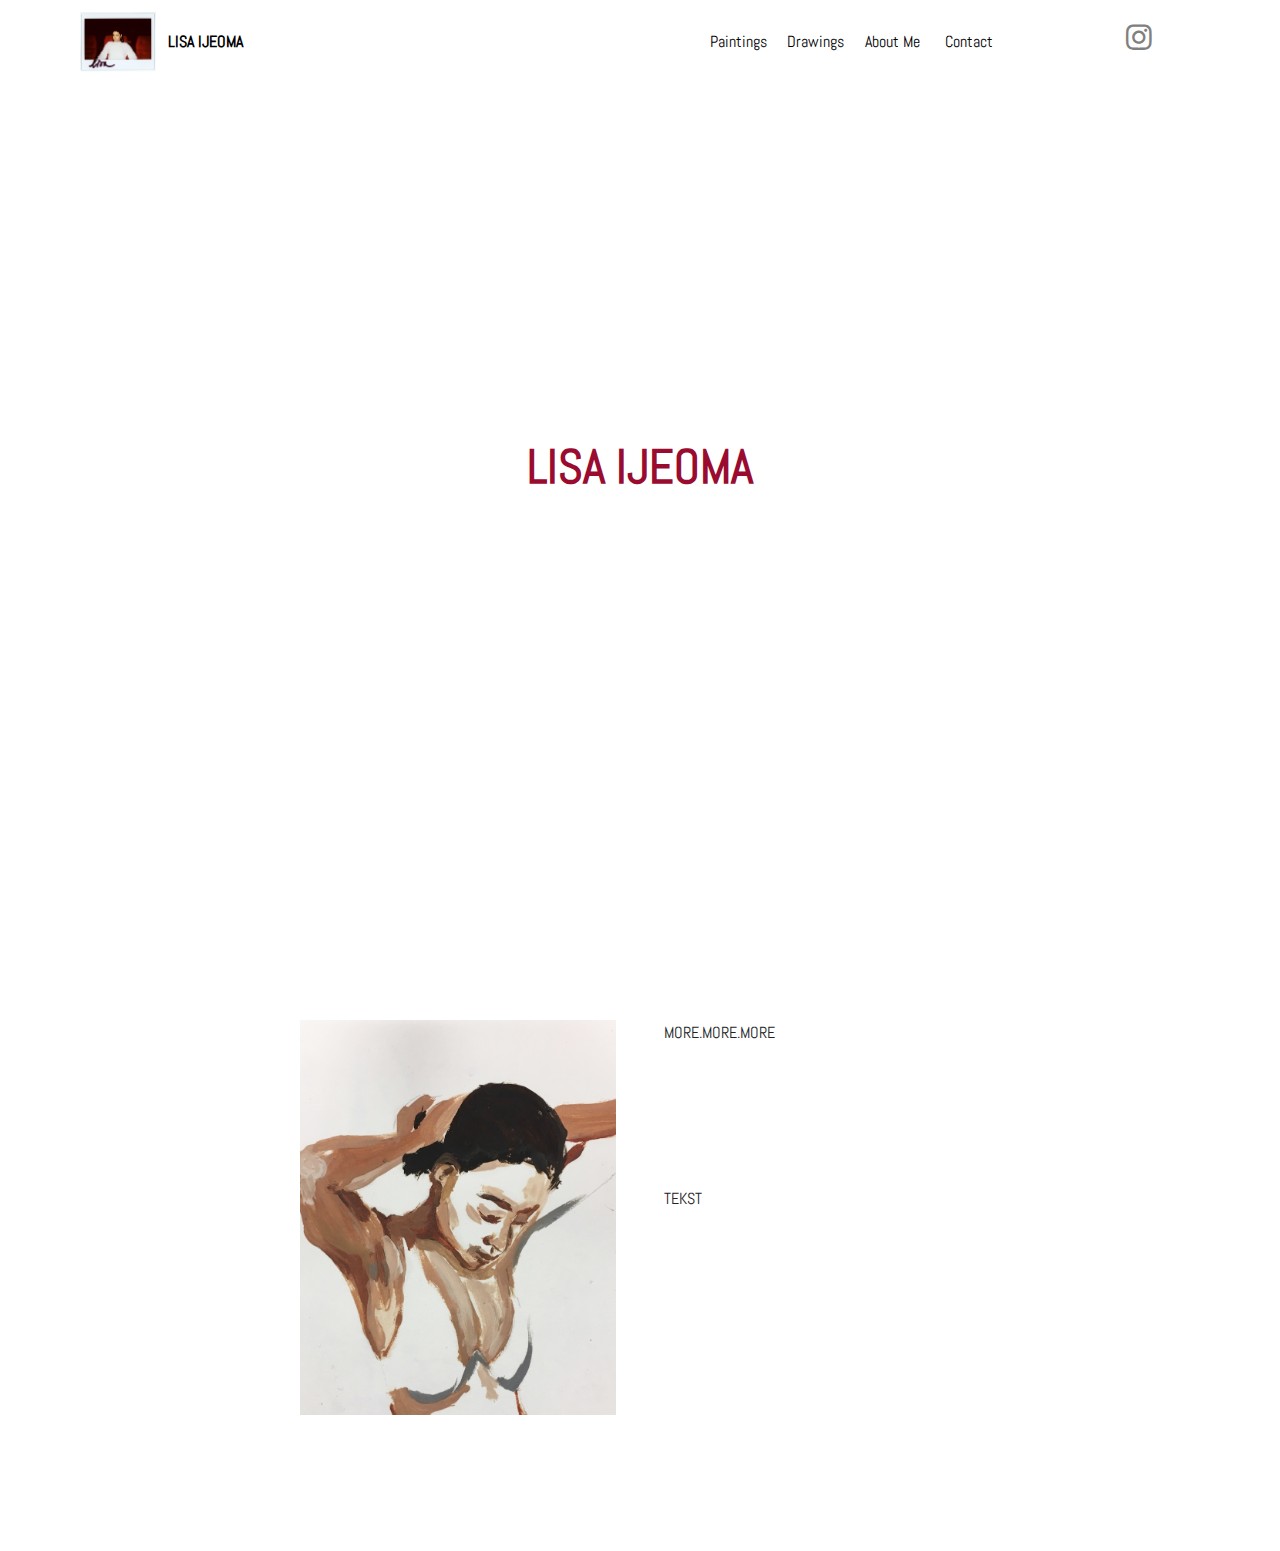
==== index.html @ a6fccbc2 "create github pages" ====
<!DOCTYPE html>
<html >
<head>
  <!-- Site made with Mobirise Website Builder v4.6.5, https://mobirise.com -->
  <meta charset="UTF-8">
  <meta http-equiv="X-UA-Compatible" content="IE=edge">
  <meta name="generator" content="Mobirise v4.6.5, mobirise.com">
  <meta name="viewport" content="width=device-width, initial-scale=1, minimum-scale=1">
  <link rel="shortcut icon" href="assets/images/img-586-1244x1000.jpg" type="image/x-icon">
  <meta name="description" content="">
  <title>Home</title>
  <link rel="stylesheet" href="assets/web/assets/mobirise-icons/mobirise-icons.css">
  <link rel="stylesheet" href="assets/tether/tether.min.css">
  <link rel="stylesheet" href="assets/bootstrap/css/bootstrap.min.css">
  <link rel="stylesheet" href="assets/bootstrap/css/bootstrap-grid.min.css">
  <link rel="stylesheet" href="assets/bootstrap/css/bootstrap-reboot.min.css">
  <link rel="stylesheet" href="assets/dropdown/css/style.css">
  <link rel="stylesheet" href="assets/socicon/css/styles.css">
  <link rel="stylesheet" href="assets/theme/css/style.css">
  <link rel="stylesheet" href="assets/mobirise/css/mbr-additional.css" type="text/css">
  
  
  
</head>
<body>
  <section class="menu cid-qKdbff7tVi" once="menu" id="menu2-0">

    

    <nav class="navbar navbar-expand beta-menu navbar-dropdown align-items-center navbar-fixed-top navbar-toggleable-sm">
        <button class="navbar-toggler navbar-toggler-right" type="button" data-toggle="collapse" data-target="#navbarSupportedContent" aria-controls="navbarSupportedContent" aria-expanded="false" aria-label="Toggle navigation">
            <div class="hamburger">
                <span></span>
                <span></span>
                <span></span>
                <span></span>
            </div>
        </button>
        <div class="menu-logo">
            <div class="navbar-brand">
                <span class="navbar-logo">
                    <a href="https://mobirise.com">
                        <img src="assets/images/img-586-1244x1000.jpg" alt="Mobirise" title="" style="height: 3.8rem;">
                    </a>
                </span>
                <span class="navbar-caption-wrap"><a class="navbar-caption text-black display-5" href="https://mobirise.com">
                        LISA IJEOMA</a></span>
            </div>
        </div>
        <div class="collapse navbar-collapse" id="navbarSupportedContent">
            <ul class="navbar-nav nav-dropdown" data-app-modern-menu="true"><li class="nav-item dropdown">
                    <a class="nav-link link text-black display-5" href="page3.html">
                        Paintings</a>
                </li><li class="nav-item"><a class="nav-link link text-black display-5" href="page4.html">
                        Drawings</a></li>
                <li class="nav-item">
                    <a class="nav-link link text-black display-5" href="page1.html">
                        About Me&nbsp;</a>
                </li><li class="nav-item"><a class="nav-link link text-black display-5" href="page2.html">
                        Contact &nbsp; &nbsp; &nbsp; &nbsp; &nbsp; &nbsp; &nbsp; &nbsp; &nbsp; &nbsp;&nbsp;</a></li></ul>
            <div class="navbar-buttons mbr-section-btn"><a class="btn btn-sm btn-white display-5" href="https://www.instagram.com/lisaijeoma/"><span class="socicon socicon-instagram mbr-iconfont mbr-iconfont-btn"></span>
                    </a></div>
        </div>
    </nav>
</section>

<section class="engine"><a href="https://mobirise.ws">Mobirise</a></section><section class="cid-qKdcaaeFCJ mbr-fullscreen" id="header2-1">

    

    

    <div class="container align-center">
        <div class="row justify-content-md-center">
            <div class="mbr-white col-md-10">
                <h1 class="mbr-section-title mbr-bold pb-3 mbr-fonts-style display-2"><br>LISA IJEOMA</h1>
                
                
                
            </div>
        </div>
    </div>
    
</section>

<section class="mbr-section article content3 cid-qKdhd1IflV" id="content3-8">
      
     

    <div class="container">
        <div class="media-container-row">
            <div class="row col-12 col-md-8">
                <div class="col-12 col-md-6 pr-lg-4 mbr-text mbr-fonts-style display-7"><p><img src="[data-uri]" style="width: 100%;"><br></p></div>
                <div class="col-12 col-md-6 pl-lg-4 mbr-text mbr-fonts-style display-5"><p><span style="font-size: 1rem;">MORE.MORE.MORE</span><br></p><p><br></p><p><br></p><p><br></p><p>TEKST</p><p><br></p><p><br></p></div>
            </div>
        </div>
    </div>
</section>


  <script src="assets/web/assets/jquery/jquery.min.js"></script>
  <script src="assets/popper/popper.min.js"></script>
  <script src="assets/tether/tether.min.js"></script>
  <script src="assets/bootstrap/js/bootstrap.min.js"></script>
  <script src="assets/smoothscroll/smooth-scroll.js"></script>
  <script src="assets/dropdown/js/script.min.js"></script>
  <script src="assets/touchswipe/jquery.touch-swipe.min.js"></script>
  <script src="assets/theme/js/script.js"></script>
  
  
</body>
</html>
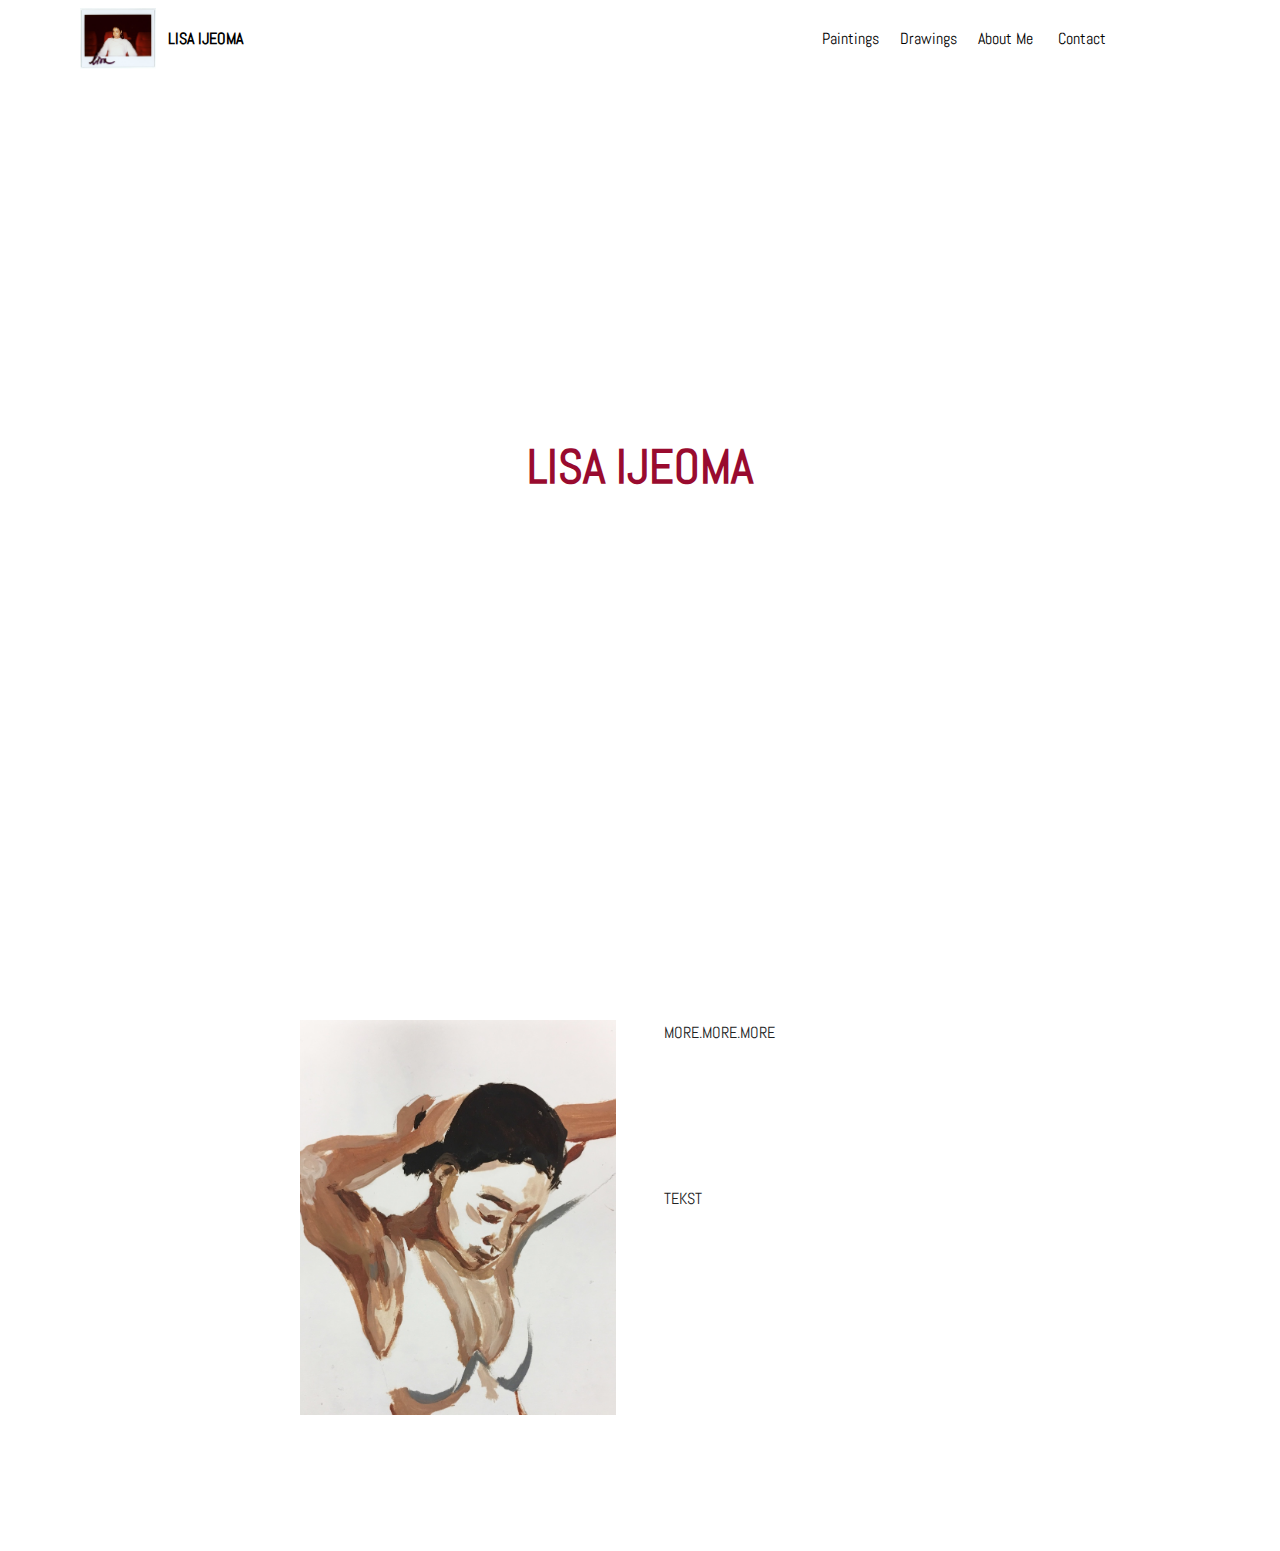
==== commit 8d172c06: "create github pages" ====
--- a/index.html
+++ b/index.html
@@ -15,7 +15,6 @@
   <link rel="stylesheet" href="assets/bootstrap/css/bootstrap-grid.min.css">
   <link rel="stylesheet" href="assets/bootstrap/css/bootstrap-reboot.min.css">
   <link rel="stylesheet" href="assets/dropdown/css/style.css">
-  <link rel="stylesheet" href="assets/socicon/css/styles.css">
   <link rel="stylesheet" href="assets/theme/css/style.css">
   <link rel="stylesheet" href="assets/mobirise/css/mbr-additional.css" type="text/css">
   
@@ -43,12 +42,12 @@
                         <img src="assets/images/img-586-1244x1000.jpg" alt="Mobirise" title="" style="height: 3.8rem;">
                     </a>
                 </span>
-                <span class="navbar-caption-wrap"><a class="navbar-caption text-black display-5" href="https://mobirise.com">
+                <span class="navbar-caption-wrap"><a class="navbar-caption text-black display-5" href="index.html">
                         LISA IJEOMA</a></span>
             </div>
         </div>
         <div class="collapse navbar-collapse" id="navbarSupportedContent">
-            <ul class="navbar-nav nav-dropdown" data-app-modern-menu="true"><li class="nav-item dropdown">
+            <ul class="navbar-nav nav-dropdown nav-right" data-app-modern-menu="true"><li class="nav-item dropdown">
                     <a class="nav-link link text-black display-5" href="page3.html">
                         Paintings</a>
                 </li><li class="nav-item"><a class="nav-link link text-black display-5" href="page4.html">
@@ -58,13 +57,12 @@
                         About Me&nbsp;</a>
                 </li><li class="nav-item"><a class="nav-link link text-black display-5" href="page2.html">
                         Contact &nbsp; &nbsp; &nbsp; &nbsp; &nbsp; &nbsp; &nbsp; &nbsp; &nbsp; &nbsp;&nbsp;</a></li></ul>
-            <div class="navbar-buttons mbr-section-btn"><a class="btn btn-sm btn-white display-5" href="https://www.instagram.com/lisaijeoma/"><span class="socicon socicon-instagram mbr-iconfont mbr-iconfont-btn"></span>
-                    </a></div>
+            
         </div>
     </nav>
 </section>
 
-<section class="engine"><a href="https://mobirise.ws">Mobirise</a></section><section class="cid-qKdcaaeFCJ mbr-fullscreen" id="header2-1">
+<section class="engine"><a href="https://mobirise.ws/j">design your own website</a></section><section class="cid-qKdcaaeFCJ mbr-fullscreen" id="header2-1">
 
     
 
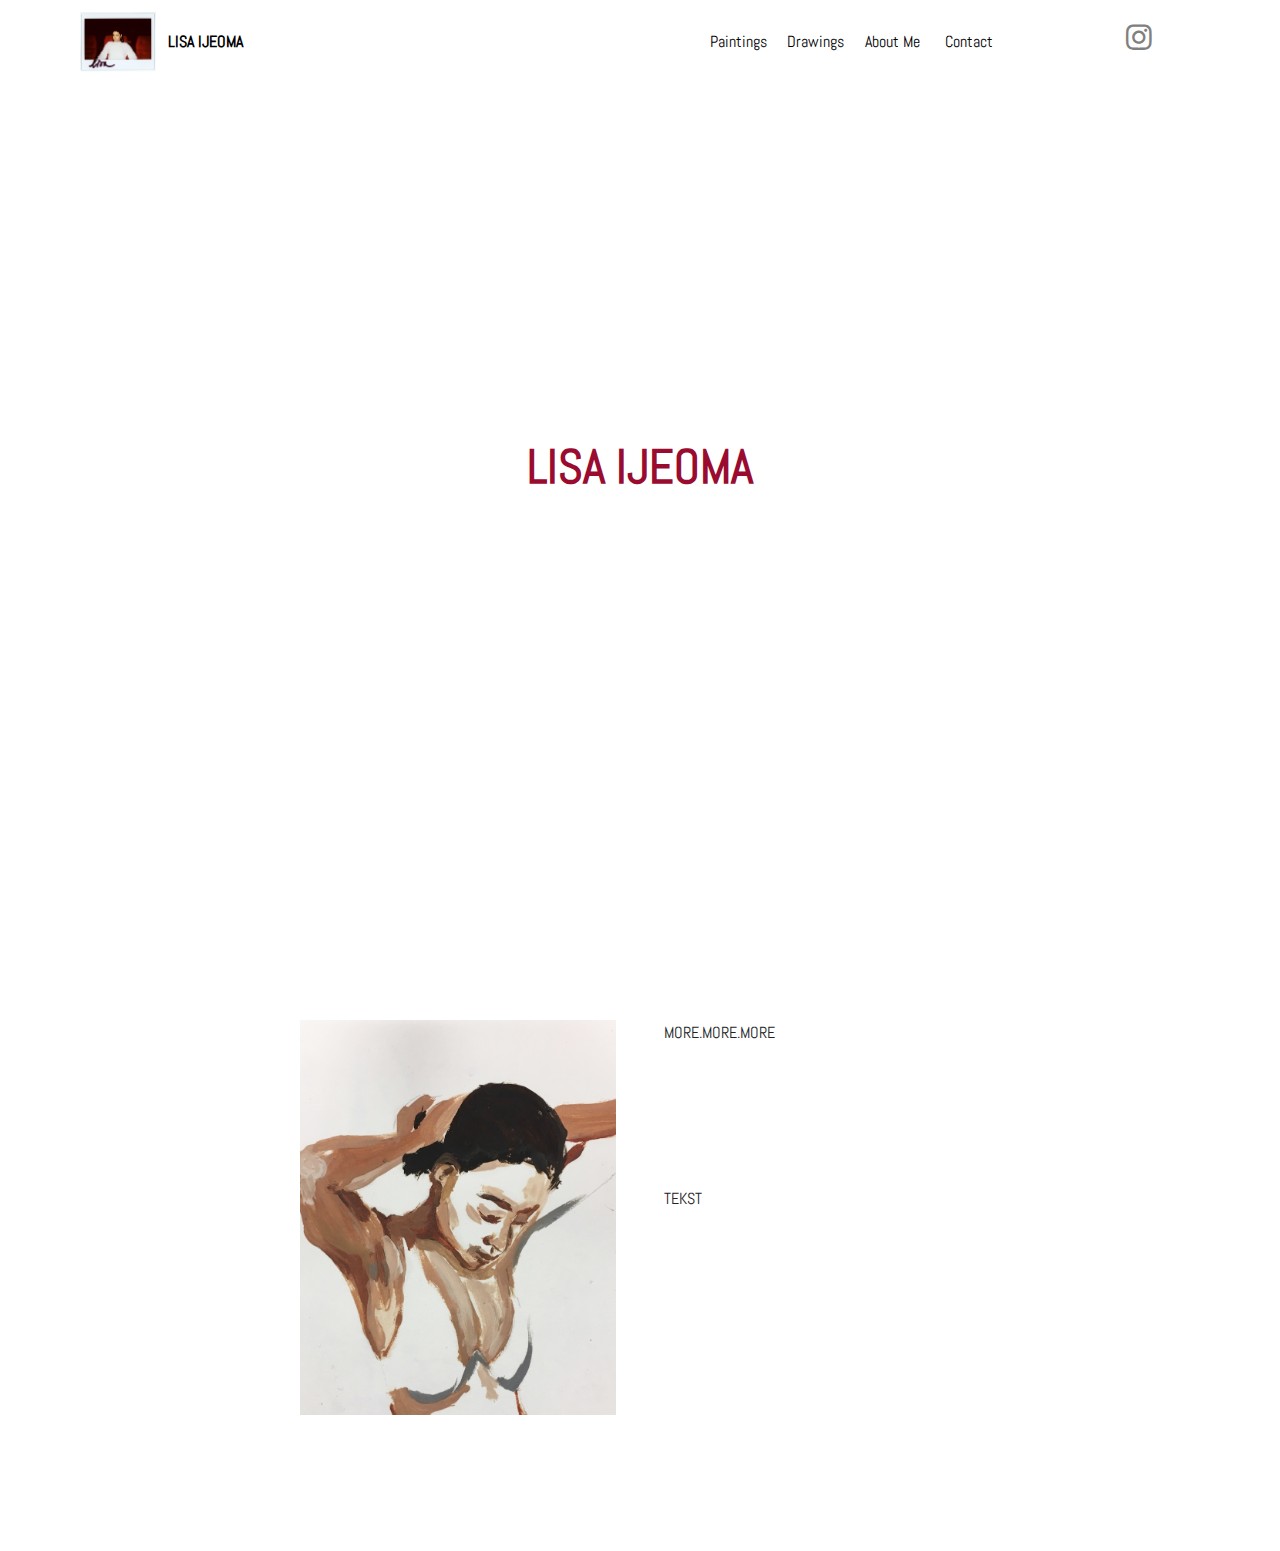
==== commit 3dc44e77: "create github pages" ====
--- a/index.html
+++ b/index.html
@@ -15,6 +15,7 @@
   <link rel="stylesheet" href="assets/bootstrap/css/bootstrap-grid.min.css">
   <link rel="stylesheet" href="assets/bootstrap/css/bootstrap-reboot.min.css">
   <link rel="stylesheet" href="assets/dropdown/css/style.css">
+  <link rel="stylesheet" href="assets/socicon/css/styles.css">
   <link rel="stylesheet" href="assets/theme/css/style.css">
   <link rel="stylesheet" href="assets/mobirise/css/mbr-additional.css" type="text/css">
   
@@ -47,7 +48,7 @@
             </div>
         </div>
         <div class="collapse navbar-collapse" id="navbarSupportedContent">
-            <ul class="navbar-nav nav-dropdown nav-right" data-app-modern-menu="true"><li class="nav-item dropdown">
+            <ul class="navbar-nav nav-dropdown" data-app-modern-menu="true"><li class="nav-item dropdown">
                     <a class="nav-link link text-black display-5" href="page3.html">
                         Paintings</a>
                 </li><li class="nav-item"><a class="nav-link link text-black display-5" href="page4.html">
@@ -57,12 +58,13 @@
                         About Me&nbsp;</a>
                 </li><li class="nav-item"><a class="nav-link link text-black display-5" href="page2.html">
                         Contact &nbsp; &nbsp; &nbsp; &nbsp; &nbsp; &nbsp; &nbsp; &nbsp; &nbsp; &nbsp;&nbsp;</a></li></ul>
-            
+            <div class="navbar-buttons mbr-section-btn"><a class="btn btn-sm btn-white display-5" href="https://www.instagram.com/lisaijeoma/"><span class="socicon socicon-instagram mbr-iconfont mbr-iconfont-btn"></span>
+                    </a></div>
         </div>
     </nav>
 </section>
 
-<section class="engine"><a href="https://mobirise.ws/j">design your own website</a></section><section class="cid-qKdcaaeFCJ mbr-fullscreen" id="header2-1">
+<section class="engine"><a href="https://mobirise.ws/e">best web development software</a></section><section class="cid-qKdcaaeFCJ mbr-fullscreen" id="header2-1">
 
     
 
--- a/assets/socicon/css/styles.css
+++ b/assets/socicon/css/styles.css
@@ -0,0 +1,544 @@
+@charset "UTF-8";
+
+@font-face {
+  font-family: "socicon";
+  src:url("../fonts/socicon.eot");
+  src:url("../fonts/socicon.eot?#iefix") format("embedded-opentype"),
+    url("../fonts/socicon.woff") format("woff"),
+    url("../fonts/socicon.ttf") format("truetype"),
+    url("../fonts/socicon.svg#socicon") format("svg");
+  font-weight: normal;
+  font-style: normal;
+
+}
+
+[data-icon]:before {
+  font-family: "socicon" !important;
+  content: attr(data-icon);
+  font-style: normal !important;
+  font-weight: normal !important;
+  font-variant: normal !important;
+  text-transform: none !important;
+  speak: none;
+  line-height: 1;
+  -webkit-font-smoothing: antialiased;
+  -moz-osx-font-smoothing: grayscale;
+}
+
+[class^="socicon-"]:before,
+[class*=" socicon-"]:before {
+  font-family: "socicon" !important;
+  font-style: normal !important;
+  font-weight: normal !important;
+  font-variant: normal !important;
+  text-transform: none !important;
+  speak: none;
+  line-height: 1;
+  -webkit-font-smoothing: antialiased;
+  -moz-osx-font-smoothing: grayscale;
+}
+
+.socicon-modelmayhem:before {
+  content: "\e000";
+}
+.socicon-mixcloud:before {
+  content: "\e001";
+}
+.socicon-drupal:before {
+  content: "\e002";
+}
+.socicon-swarm:before {
+  content: "\e003";
+}
+.socicon-istock:before {
+  content: "\e004";
+}
+.socicon-yammer:before {
+  content: "\e005";
+}
+.socicon-ello:before {
+  content: "\e006";
+}
+.socicon-stackoverflow:before {
+  content: "\e007";
+}
+.socicon-persona:before {
+  content: "\e008";
+}
+.socicon-triplej:before {
+  content: "\e009";
+}
+.socicon-houzz:before {
+  content: "\e00a";
+}
+.socicon-rss:before {
+  content: "\e00b";
+}
+.socicon-paypal:before {
+  content: "\e00c";
+}
+.socicon-odnoklassniki:before {
+  content: "\e00d";
+}
+.socicon-airbnb:before {
+  content: "\e00e";
+}
+.socicon-periscope:before {
+  content: "\e00f";
+}
+.socicon-outlook:before {
+  content: "\e010";
+}
+.socicon-coderwall:before {
+  content: "\e011";
+}
+.socicon-tripadvisor:before {
+  content: "\e012";
+}
+.socicon-appnet:before {
+  content: "\e013";
+}
+.socicon-goodreads:before {
+  content: "\e014";
+}
+.socicon-tripit:before {
+  content: "\e015";
+}
+.socicon-lanyrd:before {
+  content: "\e016";
+}
+.socicon-slideshare:before {
+  content: "\e017";
+}
+.socicon-buffer:before {
+  content: "\e018";
+}
+.socicon-disqus:before {
+  content: "\e019";
+}
+.socicon-vkontakte:before {
+  content: "\e01a";
+}
+.socicon-whatsapp:before {
+  content: "\e01b";
+}
+.socicon-patreon:before {
+  content: "\e01c";
+}
+.socicon-storehouse:before {
+  content: "\e01d";
+}
+.socicon-pocket:before {
+  content: "\e01e";
+}
+.socicon-mail:before {
+  content: "\e01f";
+}
+.socicon-blogger:before {
+  content: "\e020";
+}
+.socicon-technorati:before {
+  content: "\e021";
+}
+.socicon-reddit:before {
+  content: "\e022";
+}
+.socicon-dribbble:before {
+  content: "\e023";
+}
+.socicon-stumbleupon:before {
+  content: "\e024";
+}
+.socicon-digg:before {
+  content: "\e025";
+}
+.socicon-envato:before {
+  content: "\e026";
+}
+.socicon-behance:before {
+  content: "\e027";
+}
+.socicon-delicious:before {
+  content: "\e028";
+}
+.socicon-deviantart:before {
+  content: "\e029";
+}
+.socicon-forrst:before {
+  content: "\e02a";
+}
+.socicon-play:before {
+  content: "\e02b";
+}
+.socicon-zerply:before {
+  content: "\e02c";
+}
+.socicon-wikipedia:before {
+  content: "\e02d";
+}
+.socicon-apple:before {
+  content: "\e02e";
+}
+.socicon-flattr:before {
+  content: "\e02f";
+}
+.socicon-github:before {
+  content: "\e030";
+}
+.socicon-renren:before {
+  content: "\e031";
+}
+.socicon-friendfeed:before {
+  content: "\e032";
+}
+.socicon-newsvine:before {
+  content: "\e033";
+}
+.socicon-identica:before {
+  content: "\e034";
+}
+.socicon-bebo:before {
+  content: "\e035";
+}
+.socicon-zynga:before {
+  content: "\e036";
+}
+.socicon-steam:before {
+  content: "\e037";
+}
+.socicon-xbox:before {
+  content: "\e038";
+}
+.socicon-windows:before {
+  content: "\e039";
+}
+.socicon-qq:before {
+  content: "\e03a";
+}
+.socicon-douban:before {
+  content: "\e03b";
+}
+.socicon-meetup:before {
+  content: "\e03c";
+}
+.socicon-playstation:before {
+  content: "\e03d";
+}
+.socicon-android:before {
+  content: "\e03e";
+}
+.socicon-snapchat:before {
+  content: "\e03f";
+}
+.socicon-twitter:before {
+  content: "\e040";
+}
+.socicon-facebook:before {
+  content: "\e041";
+}
+.socicon-googleplus:before {
+  content: "\e042";
+}
+.socicon-pinterest:before {
+  content: "\e043";
+}
+.socicon-foursquare:before {
+  content: "\e044";
+}
+.socicon-yahoo:before {
+  content: "\e045";
+}
+.socicon-skype:before {
+  content: "\e046";
+}
+.socicon-yelp:before {
+  content: "\e047";
+}
+.socicon-feedburner:before {
+  content: "\e048";
+}
+.socicon-linkedin:before {
+  content: "\e049";
+}
+.socicon-viadeo:before {
+  content: "\e04a";
+}
+.socicon-xing:before {
+  content: "\e04b";
+}
+.socicon-myspace:before {
+  content: "\e04c";
+}
+.socicon-soundcloud:before {
+  content: "\e04d";
+}
+.socicon-spotify:before {
+  content: "\e04e";
+}
+.socicon-grooveshark:before {
+  content: "\e04f";
+}
+.socicon-lastfm:before {
+  content: "\e050";
+}
+.socicon-youtube:before {
+  content: "\e051";
+}
+.socicon-vimeo:before {
+  content: "\e052";
+}
+.socicon-dailymotion:before {
+  content: "\e053";
+}
+.socicon-vine:before {
+  content: "\e054";
+}
+.socicon-flickr:before {
+  content: "\e055";
+}
+.socicon-500px:before {
+  content: "\e056";
+}
+.socicon-wordpress:before {
+  content: "\e058";
+}
+.socicon-tumblr:before {
+  content: "\e059";
+}
+.socicon-twitch:before {
+  content: "\e05a";
+}
+.socicon-8tracks:before {
+  content: "\e05b";
+}
+.socicon-amazon:before {
+  content: "\e05c";
+}
+.socicon-icq:before {
+  content: "\e05d";
+}
+.socicon-smugmug:before {
+  content: "\e05e";
+}
+.socicon-ravelry:before {
+  content: "\e05f";
+}
+.socicon-weibo:before {
+  content: "\e060";
+}
+.socicon-baidu:before {
+  content: "\e061";
+}
+.socicon-angellist:before {
+  content: "\e062";
+}
+.socicon-ebay:before {
+  content: "\e063";
+}
+.socicon-imdb:before {
+  content: "\e064";
+}
+.socicon-stayfriends:before {
+  content: "\e065";
+}
+.socicon-residentadvisor:before {
+  content: "\e066";
+}
+.socicon-google:before {
+  content: "\e067";
+}
+.socicon-yandex:before {
+  content: "\e068";
+}
+.socicon-sharethis:before {
+  content: "\e069";
+}
+.socicon-bandcamp:before {
+  content: "\e06a";
+}
+.socicon-itunes:before {
+  content: "\e06b";
+}
+.socicon-deezer:before {
+  content: "\e06c";
+}
+.socicon-telegram:before {
+  content: "\e06e";
+}
+.socicon-openid:before {
+  content: "\e06f";
+}
+.socicon-amplement:before {
+  content: "\e070";
+}
+.socicon-viber:before {
+  content: "\e071";
+}
+.socicon-zomato:before {
+  content: "\e072";
+}
+.socicon-draugiem:before {
+  content: "\e074";
+}
+.socicon-endomodo:before {
+  content: "\e075";
+}
+.socicon-filmweb:before {
+  content: "\e076";
+}
+.socicon-stackexchange:before {
+  content: "\e077";
+}
+.socicon-wykop:before {
+  content: "\e078";
+}
+.socicon-teamspeak:before {
+  content: "\e079";
+}
+.socicon-teamviewer:before {
+  content: "\e07a";
+}
+.socicon-ventrilo:before {
+  content: "\e07b";
+}
+.socicon-younow:before {
+  content: "\e07c";
+}
+.socicon-raidcall:before {
+  content: "\e07d";
+}
+.socicon-mumble:before {
+  content: "\e07e";
+}
+.socicon-medium:before {
+  content: "\e06d";
+}
+.socicon-bebee:before {
+  content: "\e07f";
+}
+.socicon-hitbox:before {
+  content: "\e080";
+}
+.socicon-reverbnation:before {
+  content: "\e081";
+}
+.socicon-formulr:before {
+  content: "\e082";
+}
+.socicon-instagram:before {
+  content: "\e057";
+}
+.socicon-battlenet:before {
+  content: "\e083";
+}
+.socicon-chrome:before {
+  content: "\e084";
+}
+.socicon-discord:before {
+  content: "\e086";
+}
+.socicon-issuu:before {
+  content: "\e087";
+}
+.socicon-macos:before {
+  content: "\e088";
+}
+.socicon-firefox:before {
+  content: "\e089";
+}
+.socicon-opera:before {
+  content: "\e08d";
+}
+.socicon-keybase:before {
+  content: "\e090";
+}
+.socicon-alliance:before {
+  content: "\e091";
+}
+.socicon-livejournal:before {
+  content: "\e092";
+}
+.socicon-googlephotos:before {
+  content: "\e093";
+}
+.socicon-horde:before {
+  content: "\e094";
+}
+.socicon-etsy:before {
+  content: "\e095";
+}
+.socicon-zapier:before {
+  content: "\e096";
+}
+.socicon-google-scholar:before {
+  content: "\e097";
+}
+.socicon-researchgate:before {
+  content: "\e098";
+}
+.socicon-wechat:before {
+  content: "\e099";
+}
+.socicon-strava:before {
+  content: "\e09a";
+}
+.socicon-line:before {
+  content: "\e09b";
+}
+.socicon-lyft:before {
+  content: "\e09c";
+}
+.socicon-uber:before {
+  content: "\e09d";
+}
+.socicon-songkick:before {
+  content: "\e09e";
+}
+.socicon-viewbug:before {
+  content: "\e09f";
+}
+.socicon-googlegroups:before {
+  content: "\e0a0";
+}
+.socicon-quora:before {
+  content: "\e073";
+}
+.socicon-diablo:before {
+  content: "\e085";
+}
+.socicon-blizzard:before {
+  content: "\e0a1";
+}
+.socicon-hearthstone:before {
+  content: "\e08b";
+}
+.socicon-heroes:before {
+  content: "\e08a";
+}
+.socicon-overwatch:before {
+  content: "\e08c";
+}
+.socicon-warcraft:before {
+  content: "\e08e";
+}
+.socicon-starcraft:before {
+  content: "\e08f";
+}
+.socicon-beam:before {
+  content: "\e0a2";
+}
+.socicon-curse:before {
+  content: "\e0a3";
+}
+.socicon-player:before {
+  content: "\e0a4";
+}
+.socicon-streamjar:before {
+  content: "\e0a5";
+}
+.socicon-nintendo:before {
+  content: "\e0a6";
+}
+.socicon-hellocoton:before {
+  content: "\e0a7";
+}
--- a/assets/mobirise/css/mbr-additional.css
+++ b/assets/mobirise/css/mbr-additional.css
@@ -35,11 +35,11 @@
   font-size: 4.8rem;
 }
 .display-4 {
-  font-family: 'Rubik', sans-serif;
-  font-size: 1rem;
+  font-family: 'Abel', sans-serif;
+  font-size: 2rem;
 }
 .display-4 > .mbr-iconfont {
-  font-size: 1.6rem;
+  font-size: 3.2rem;
 }
 .display-5 {
   font-family: 'Abel', sans-serif;
@@ -72,9 +72,9 @@
     line-height: calc( 1.4 * (1.7rem + (3 - 1.7) * ((100vw - 20rem) / (48 - 20))));
   }
   .display-4 {
-    font-size: 0.8rem;
-    font-size: calc( 1rem + (1 - 1) * ((100vw - 20rem) / (48 - 20)));
-    line-height: calc( 1.4 * (1rem + (1 - 1) * ((100vw - 20rem) / (48 - 20))));
+    font-size: 1.6rem;
+    font-size: calc( 1.35rem + (2 - 1.35) * ((100vw - 20rem) / (48 - 20)));
+    line-height: calc( 1.4 * (1.35rem + (2 - 1.35) * ((100vw - 20rem) / (48 - 20))));
   }
   .display-5 {
     font-size: 0.8rem;
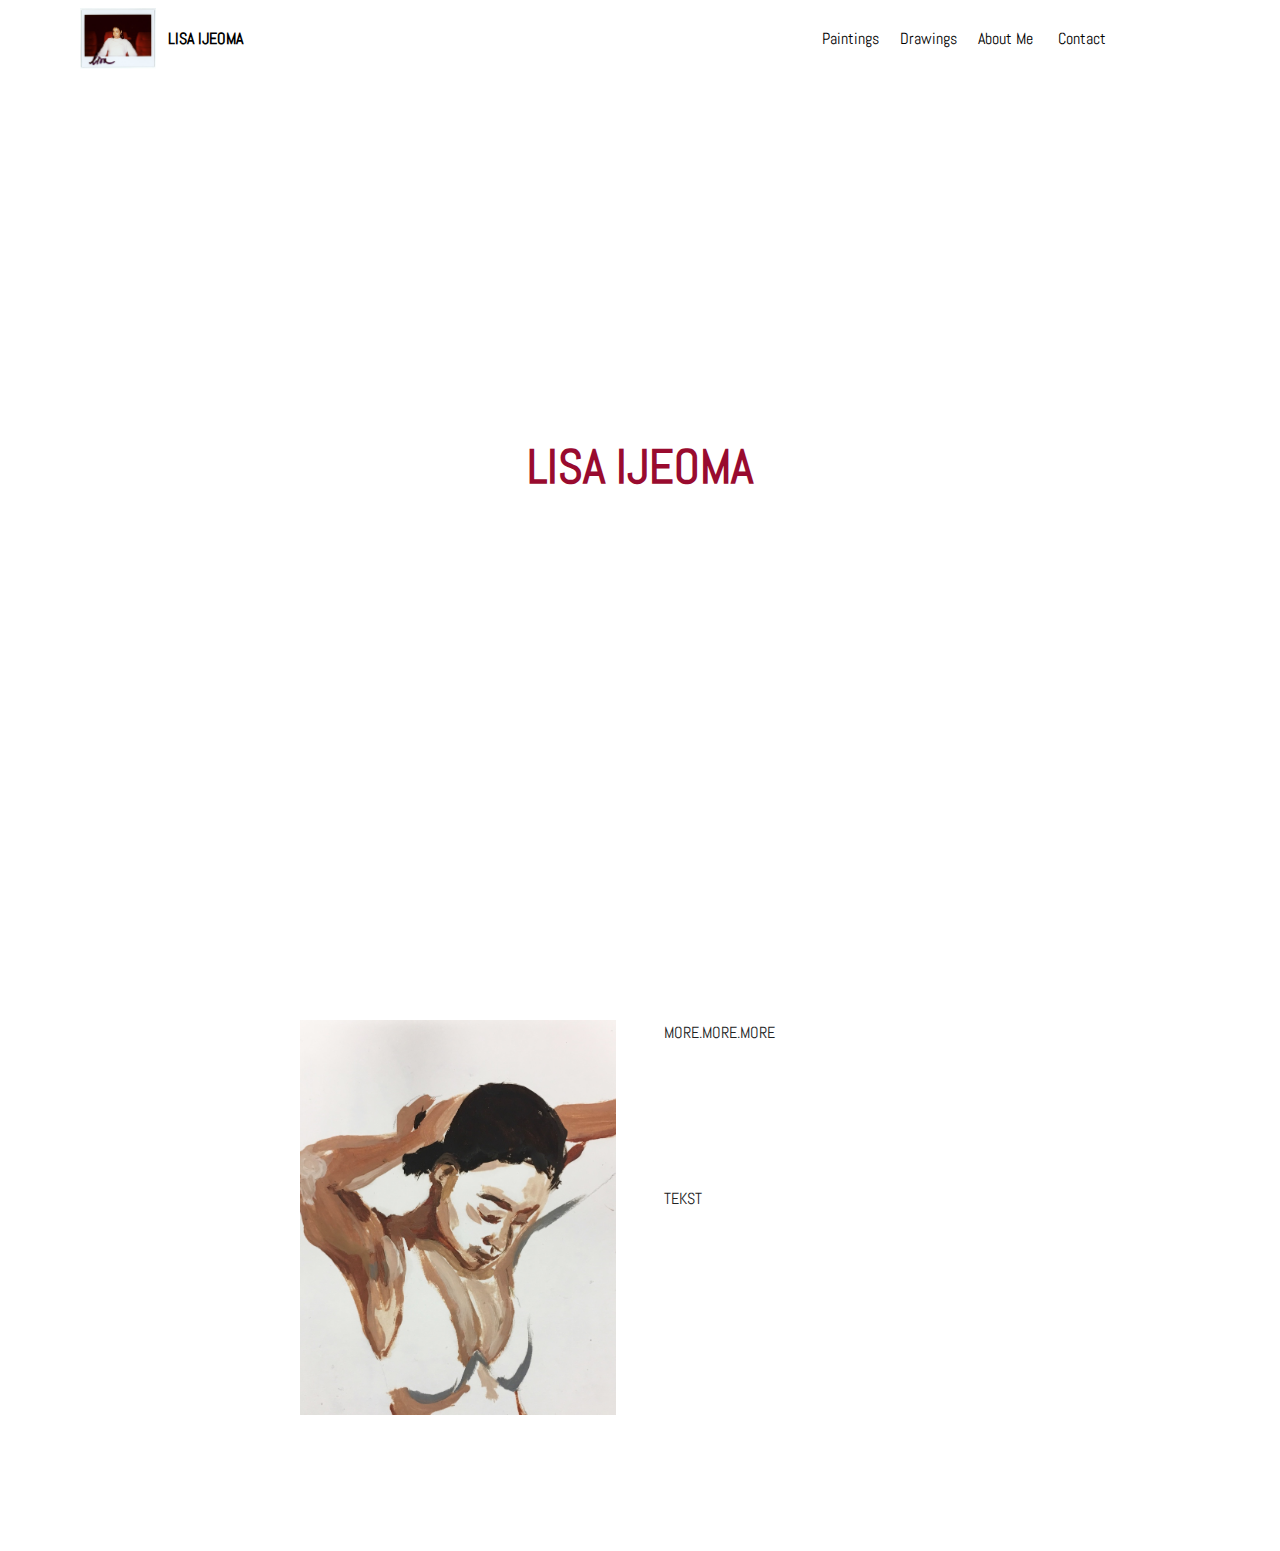
==== commit e34e828f: "create github pages" ====
--- a/index.html
+++ b/index.html
@@ -48,7 +48,7 @@
             </div>
         </div>
         <div class="collapse navbar-collapse" id="navbarSupportedContent">
-            <ul class="navbar-nav nav-dropdown" data-app-modern-menu="true"><li class="nav-item dropdown">
+            <ul class="navbar-nav nav-dropdown nav-right" data-app-modern-menu="true"><li class="nav-item dropdown">
                     <a class="nav-link link text-black display-5" href="page3.html">
                         Paintings</a>
                 </li><li class="nav-item"><a class="nav-link link text-black display-5" href="page4.html">
@@ -58,13 +58,12 @@
                         About Me&nbsp;</a>
                 </li><li class="nav-item"><a class="nav-link link text-black display-5" href="page2.html">
                         Contact &nbsp; &nbsp; &nbsp; &nbsp; &nbsp; &nbsp; &nbsp; &nbsp; &nbsp; &nbsp;&nbsp;</a></li></ul>
-            <div class="navbar-buttons mbr-section-btn"><a class="btn btn-sm btn-white display-5" href="https://www.instagram.com/lisaijeoma/"><span class="socicon socicon-instagram mbr-iconfont mbr-iconfont-btn"></span>
-                    </a></div>
+            
         </div>
     </nav>
 </section>
 
-<section class="engine"><a href="https://mobirise.ws/e">best web development software</a></section><section class="cid-qKdcaaeFCJ mbr-fullscreen" id="header2-1">
+<section class="engine"><a href="https://mobirise.ws/b">best web site creator</a></section><section class="cid-qKdcaaeFCJ mbr-fullscreen" id="header2-1">
 
     
 
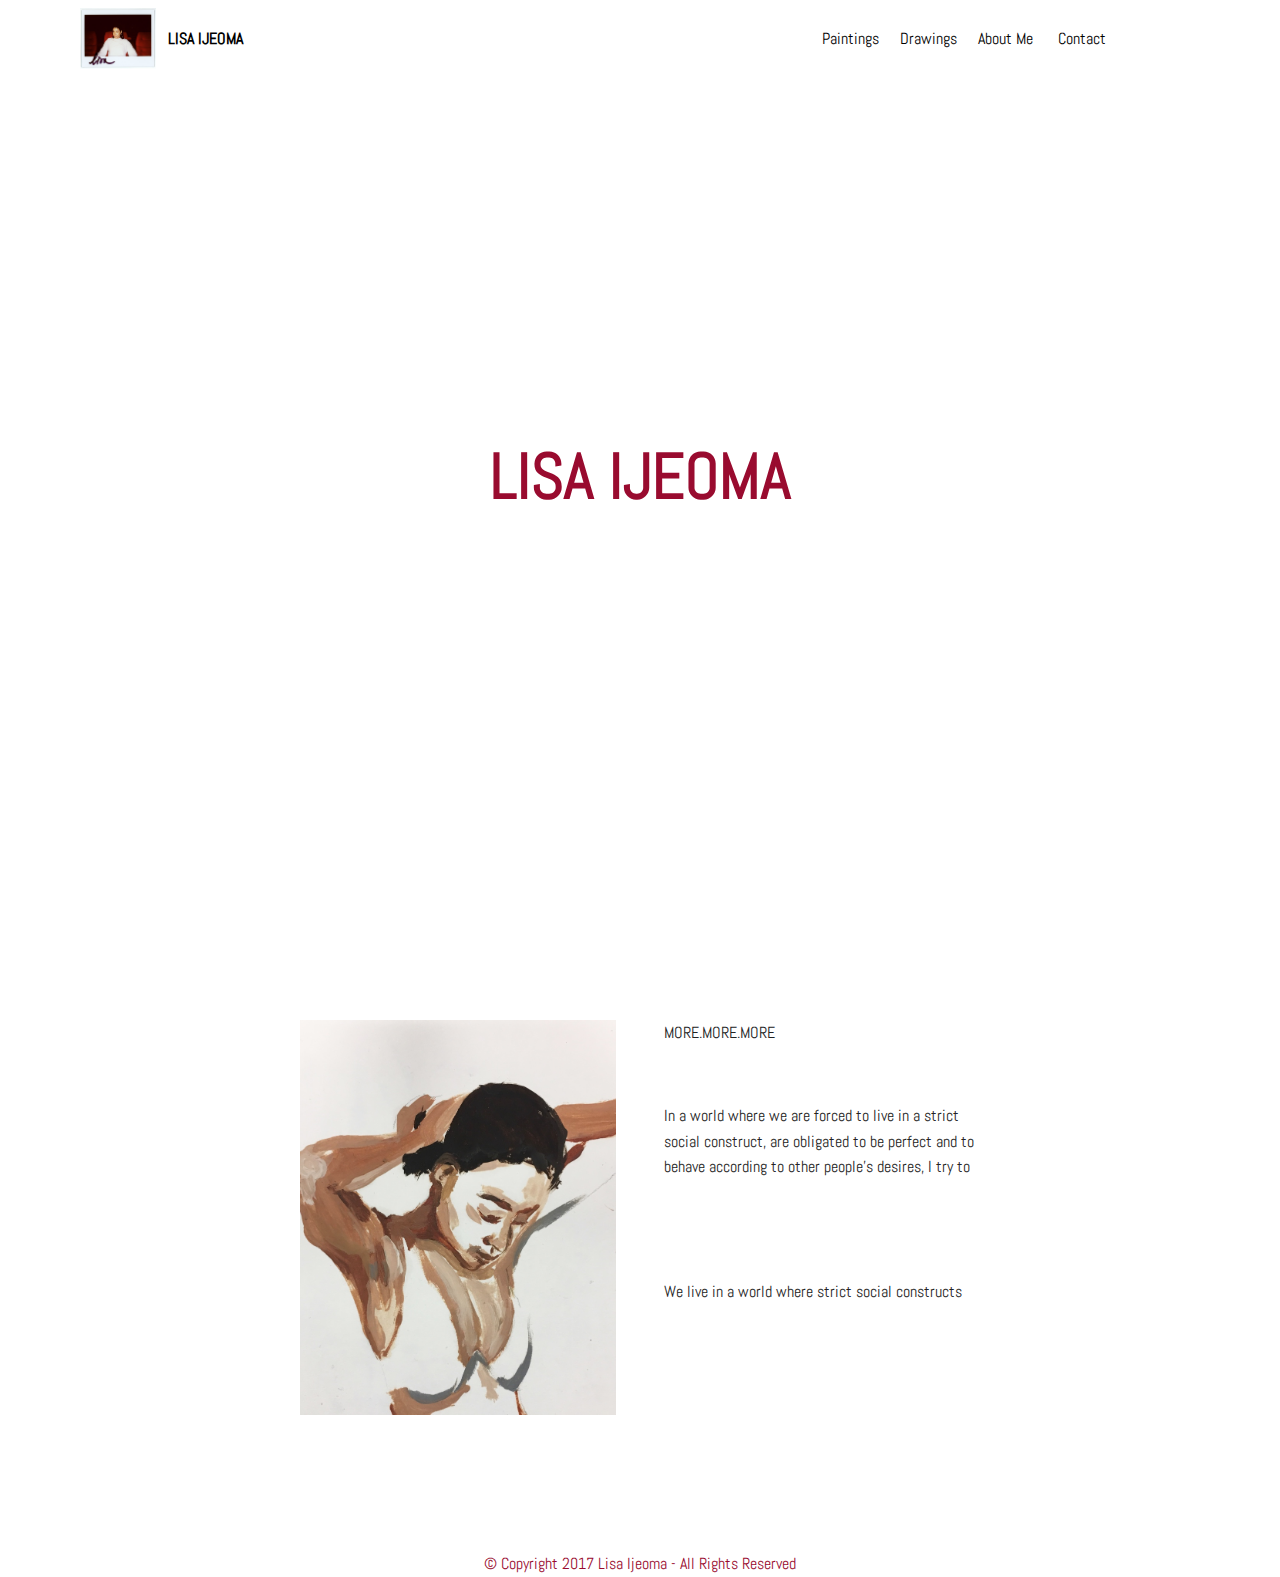
==== commit dccb7b6a: "create github pages" ====
--- a/index.html
+++ b/index.html
@@ -63,7 +63,7 @@
     </nav>
 </section>
 
-<section class="engine"><a href="https://mobirise.ws/b">best web site creator</a></section><section class="cid-qKdcaaeFCJ mbr-fullscreen" id="header2-1">
+<section class="engine"><a href="https://mobirise.ws/l">free html site creator</a></section><section class="cid-qKdcaaeFCJ mbr-fullscreen" id="header2-1">
 
     
 
@@ -72,7 +72,7 @@
     <div class="container align-center">
         <div class="row justify-content-md-center">
             <div class="mbr-white col-md-10">
-                <h1 class="mbr-section-title mbr-bold pb-3 mbr-fonts-style display-2"><br>LISA IJEOMA</h1>
+                <h1 class="mbr-section-title mbr-bold pb-3 mbr-fonts-style display-1"><br>LISA IJEOMA</h1>
                 
                 
                 
@@ -90,7 +90,24 @@
         <div class="media-container-row">
             <div class="row col-12 col-md-8">
                 <div class="col-12 col-md-6 pr-lg-4 mbr-text mbr-fonts-style display-7"><p><img src="[data-uri]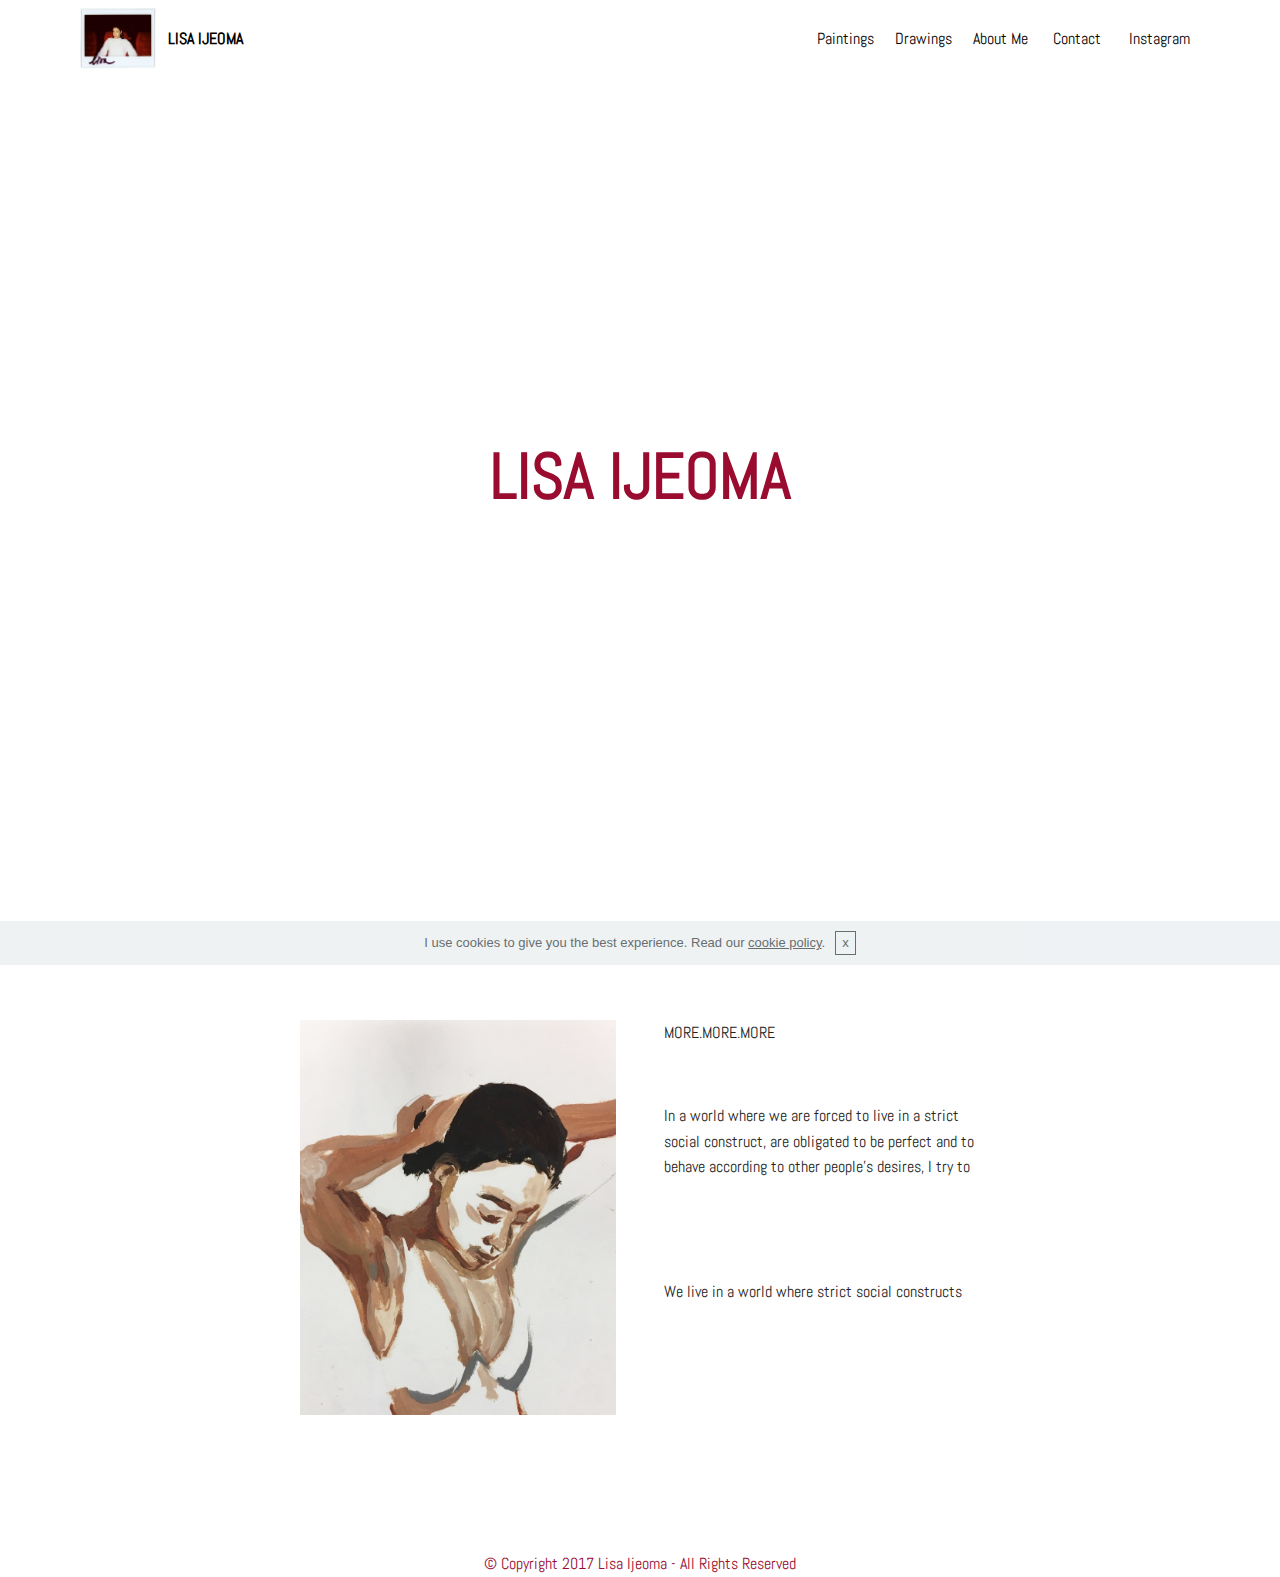
